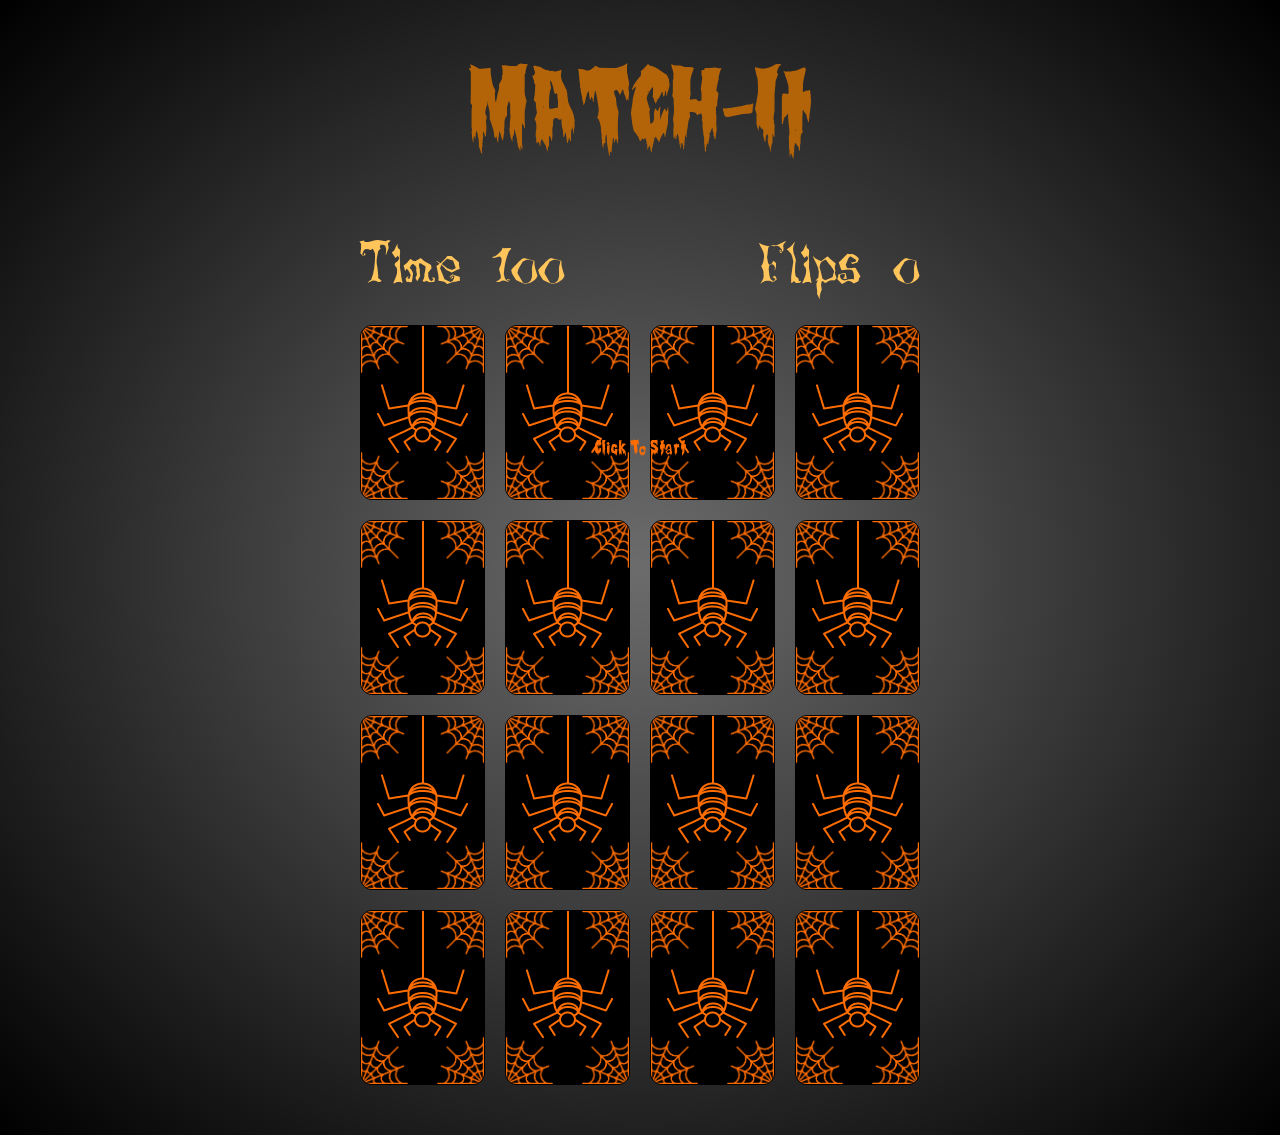
==== arcade/Memory_game/memory.html @ 7abcd1e2 "Add files via upload" ====
<!DOCTYPE html>
<html lang="en">
<head>
    <meta charset="UTF-8">
    <meta http-equiv="X-UA-Compatible" content="IE=edge">
    <meta name="viewport" content="width=device-width, initial-scale=1.0">
    <link rel="stylesheet" href="memory_style.css">
    <script src="memory.js" async></script>
    <title>Match Cards</title>
</head>
<body>
    <h1 class="page-title">MATCH-It</h1>
    <div class="overlay-text visible">
        Click To Start
    </div>

    <div id="game-over-text" class="overlay-text">
        Game Over
        <span class="overlay-text-small">Click To Restart</span>
    </div>

    <div id="victory-text" class="overlay-text">
        You Won....!
        <span class="overlay-text-small">Wanna try Once More?</span>
    </div>

    <div class="game-container">
        <div class="game-info-container">
            <div class="game-info">
                Time <span id="time-remanining">100</span>
            </div>
            <div class="game-info">
                Flips <span id="flips">0</span>
            </div>
        </div>
        <div class="card">
            <div class="card-back card-face">
                <img src="Assets/Images/Cobweb.png"class="cob-web cob-web-top-left">
                <img src="Assets/Images/Cobweb.png"class="cob-web cob-web-top-right">
                <img src="Assets/Images/Cobweb.png"class="cob-web cob-web-bottom-left">
                <img src="Assets/Images/Cobweb.png"class="cob-web cob-web-bottom-right">
                <img src="Assets/Images/Spider.png"class="spider">
            </div>
            <div class="card-front card-face">
                <img src="Assets/Images/CobwebGrey.png"class="cob-web cob-web-top-left">
                <img src="Assets/Images/CobwebGrey.png"class="cob-web cob-web-top-right">
                <img src="Assets/Images/CobwebGrey.png"class="cob-web cob-web-bottom-left">
                <img src="Assets/Images/CobwebGrey.png"class="cob-web cob-web-bottom-right">
                <img src="Assets/Images/Bat.png"class="card-value">
            </div>

        </div>
        <div class="card">
            <div class="card-back card-face">
                <img src="Assets/Images/Cobweb.png"class="cob-web cob-web-top-left">
                <img src="Assets/Images/Cobweb.png"class="cob-web cob-web-top-right">
                <img src="Assets/Images/Cobweb.png"class="cob-web cob-web-bottom-left">
                <img src="Assets/Images/Cobweb.png"class="cob-web cob-web-bottom-right">
                <img src="Assets/Images/Spider.png"class="spider">
            </div>
            <div class="card-front card-face">
                <img src="Assets/Images/CobwebGrey.png"class="cob-web cob-web-top-left">
                <img src="Assets/Images/CobwebGrey.png"class="cob-web cob-web-top-right">
                <img src="Assets/Images/CobwebGrey.png"class="cob-web cob-web-bottom-left">
                <img src="Assets/Images/CobwebGrey.png"class="cob-web cob-web-bottom-right">
                <img src="Assets/Images/Bat.png"class="card-value">
            </div>
        </div>
        <div class="card">
            <div class="card-back card-face">
                <img src="Assets/Images/Cobweb.png"class="cob-web cob-web-top-left">
                <img src="Assets/Images/Cobweb.png"class="cob-web cob-web-top-right">
                <img src="Assets/Images/Cobweb.png"class="cob-web cob-web-bottom-left">
                <img src="Assets/Images/Cobweb.png"class="cob-web cob-web-bottom-right">
                <img src="Assets/Images/Spider.png"class="spider">
            </div>
            <div class="card-front card-face">
                <img src="Assets/Images/CobwebGrey.png"class="cob-web cob-web-top-left">
                <img src="Assets/Images/CobwebGrey.png"class="cob-web cob-web-top-right">
                <img src="Assets/Images/CobwebGrey.png"class="cob-web cob-web-bottom-left">
                <img src="Assets/Images/CobwebGrey.png"class="cob-web cob-web-bottom-right">
                <img src="Assets/Images/Bones.png"class="card-value">
            </div>
        </div>
        <div class="card">
            <div class="card-back card-face">
                <img src="Assets/Images/Cobweb.png"class="cob-web cob-web-top-left">
                <img src="Assets/Images/Cobweb.png"class="cob-web cob-web-top-right">
                <img src="Assets/Images/Cobweb.png"class="cob-web cob-web-bottom-left">
                <img src="Assets/Images/Cobweb.png"class="cob-web cob-web-bottom-right">
                <img src="Assets/Images/Spider.png"class="spider">
            </div>
            <div class="card-front card-face">
                <img src="Assets/Images/CobwebGrey.png"class="cob-web cob-web-top-left">
                <img src="Assets/Images/CobwebGrey.png"class="cob-web cob-web-top-right">
                <img src="Assets/Images/CobwebGrey.png"class="cob-web cob-web-bottom-left">
                <img src="Assets/Images/CobwebGrey.png"class="cob-web cob-web-bottom-right">
                <img src="Assets/Images/Bones.png"class="card-value">
            </div>
        </div>
        <div class="card">
            <div class="card-back card-face">
                <img src="Assets/Images/Cobweb.png"class="cob-web cob-web-top-left">
                <img src="Assets/Images/Cobweb.png"class="cob-web cob-web-top-right">
                <img src="Assets/Images/Cobweb.png"class="cob-web cob-web-bottom-left">
                <img src="Assets/Images/Cobweb.png"class="cob-web cob-web-bottom-right">
                <img src="Assets/Images/Spider.png"class="spider">
            </div>
            <div class="card-front card-face">
                <img src="Assets/Images/CobwebGrey.png"class="cob-web cob-web-top-left">
                <img src="Assets/Images/CobwebGrey.png"class="cob-web cob-web-top-right">
                <img src="Assets/Images/CobwebGrey.png"class="cob-web cob-web-bottom-left">
                <img src="Assets/Images/CobwebGrey.png"class="cob-web cob-web-bottom-right">
                <img src="Assets/Images/Dracula.png"class="card-value">
            </div>
        </div>
        <div class="card">
            <div class="card-back card-face">
                <img src="Assets/Images/Cobweb.png"class="cob-web cob-web-top-left">
                <img src="Assets/Images/Cobweb.png"class="cob-web cob-web-top-right">
                <img src="Assets/Images/Cobweb.png"class="cob-web cob-web-bottom-left">
                <img src="Assets/Images/Cobweb.png"class="cob-web cob-web-bottom-right">
                <img src="Assets/Images/Spider.png"class="spider">
            </div>
            <div class="card-front card-face">
                <img src="Assets/Images/CobwebGrey.png"class="cob-web cob-web-top-left">
                <img src="Assets/Images/CobwebGrey.png"class="cob-web cob-web-top-right">
                <img src="Assets/Images/CobwebGrey.png"class="cob-web cob-web-bottom-left">
                <img src="Assets/Images/CobwebGrey.png"class="cob-web cob-web-bottom-right">
                <img src="Assets/Images/Dracula.png"class="card-value">
            </div>
        </div>
        <div class="card">
            <div class="card-back card-face">
                <img src="Assets/Images/Cobweb.png"class="cob-web cob-web-top-left">
                <img src="Assets/Images/Cobweb.png"class="cob-web cob-web-top-right">
                <img src="Assets/Images/Cobweb.png"class="cob-web cob-web-bottom-left">
                <img src="Assets/Images/Cobweb.png"class="cob-web cob-web-bottom-right">
                <img src="Assets/Images/Spider.png"class="spider">
            </div>
            <div class="card-front card-face">
                <img src="Assets/Images/CobwebGrey.png"class="cob-web cob-web-top-left">
                <img src="Assets/Images/CobwebGrey.png"class="cob-web cob-web-top-right">
                <img src="Assets/Images/CobwebGrey.png"class="cob-web cob-web-bottom-left">
                <img src="Assets/Images/CobwebGrey.png"class="cob-web cob-web-bottom-right">
                <img src="Assets/Images/Cauldron.png"class="card-value">
            </div>
        </div>
        <div class="card">
            <div class="card-back card-face">
                <img src="Assets/Images/Cobweb.png"class="cob-web cob-web-top-left">
                <img src="Assets/Images/Cobweb.png"class="cob-web cob-web-top-right">
                <img src="Assets/Images/Cobweb.png"class="cob-web cob-web-bottom-left">
                <img src="Assets/Images/Cobweb.png"class="cob-web cob-web-bottom-right">
                <img src="Assets/Images/Spider.png"class="spider">
            </div>
            <div class="card-front card-face">
                <img src="Assets/Images/CobwebGrey.png"class="cob-web cob-web-top-left">
                <img src="Assets/Images/CobwebGrey.png"class="cob-web cob-web-top-right">
                <img src="Assets/Images/CobwebGrey.png"class="cob-web cob-web-bottom-left">
                <img src="Assets/Images/CobwebGrey.png"class="cob-web cob-web-bottom-right">
                <img src="Assets/Images/Cauldron.png"class="card-value">
            </div>
        </div>
        <div class="card">
            <div class="card-back card-face">
                <img src="Assets/Images/Cobweb.png"class="cob-web cob-web-top-left">
                <img src="Assets/Images/Cobweb.png"class="cob-web cob-web-top-right">
                <img src="Assets/Images/Cobweb.png"class="cob-web cob-web-bottom-left">
                <img src="Assets/Images/Cobweb.png"class="cob-web cob-web-bottom-right">
                <img src="Assets/Images/Spider.png"class="spider">
            </div>
            <div class="card-front card-face">
                <img src="Assets/Images/CobwebGrey.png"class="cob-web cob-web-top-left">
                <img src="Assets/Images/CobwebGrey.png"class="cob-web cob-web-top-right">
                <img src="Assets/Images/CobwebGrey.png"class="cob-web cob-web-bottom-left">
                <img src="Assets/Images/CobwebGrey.png"class="cob-web cob-web-bottom-right">
                <img src="Assets/Images/Eye.png"class="card-value">
            </div>
        </div>
        <div class="card">
            <div class="card-back card-face">
                <img src="Assets/Images/Cobweb.png"class="cob-web cob-web-top-left">
                <img src="Assets/Images/Cobweb.png"class="cob-web cob-web-top-right">
                <img src="Assets/Images/Cobweb.png"class="cob-web cob-web-bottom-left">
                <img src="Assets/Images/Cobweb.png"class="cob-web cob-web-bottom-right">
                <img src="Assets/Images/Spider.png"class="spider">
            </div>
            <div class="card-front card-face">
                <img src="Assets/Images/CobwebGrey.png"class="cob-web cob-web-top-left">
                <img src="Assets/Images/CobwebGrey.png"class="cob-web cob-web-top-right">
                <img src="Assets/Images/CobwebGrey.png"class="cob-web cob-web-bottom-left">
                <img src="Assets/Images/CobwebGrey.png"class="cob-web cob-web-bottom-right">
                <img src="Assets/Images/Eye.png"class="card-value">
            </div>
        </div>
        <div class="card">
            <div class="card-back card-face">
                <img src="Assets/Images/Cobweb.png"class="cob-web cob-web-top-left">
                <img src="Assets/Images/Cobweb.png"class="cob-web cob-web-top-right">
                <img src="Assets/Images/Cobweb.png"class="cob-web cob-web-bottom-left">
                <img src="Assets/Images/Cobweb.png"class="cob-web cob-web-bottom-right">
                <img src="Assets/Images/Spider.png"class="spider">
            </div>
            <div class="card-front card-face">
                <img src="Assets/Images/CobwebGrey.png"class="cob-web cob-web-top-left">
                <img src="Assets/Images/CobwebGrey.png"class="cob-web cob-web-top-right">
                <img src="Assets/Images/CobwebGrey.png"class="cob-web cob-web-bottom-left">
                <img src="Assets/Images/CobwebGrey.png"class="cob-web cob-web-bottom-right">
                <img src="Assets/Images/Ghost.png"class="card-value">
            </div>
        </div>
        <div class="card">
            <div class="card-back card-face">
                <img src="Assets/Images/Cobweb.png"class="cob-web cob-web-top-left">
                <img src="Assets/Images/Cobweb.png"class="cob-web cob-web-top-right">
                <img src="Assets/Images/Cobweb.png"class="cob-web cob-web-bottom-left">
                <img src="Assets/Images/Cobweb.png"class="cob-web cob-web-bottom-right">
                <img src="Assets/Images/Spider.png"class="spider">
            </div>
            <div class="card-front card-face">
                <img src="Assets/Images/CobwebGrey.png"class="cob-web cob-web-top-left">
                <img src="Assets/Images/CobwebGrey.png"class="cob-web cob-web-top-right">
                <img src="Assets/Images/CobwebGrey.png"class="cob-web cob-web-bottom-left">
                <img src="Assets/Images/CobwebGrey.png"class="cob-web cob-web-bottom-right">
                <img src="Assets/Images/Ghost.png"class="card-value">
            </div>
        </div>
        <div class="card">
            <div class="card-back card-face">
                <img src="Assets/Images/Cobweb.png"class="cob-web cob-web-top-left">
                <img src="Assets/Images/Cobweb.png"class="cob-web cob-web-top-right">
                <img src="Assets/Images/Cobweb.png"class="cob-web cob-web-bottom-left">
                <img src="Assets/Images/Cobweb.png"class="cob-web cob-web-bottom-right">
                <img src="Assets/Images/Spider.png"class="spider">
            </div>
            <div class="card-front card-face">
                <img src="Assets/Images/CobwebGrey.png"class="cob-web cob-web-top-left">
                <img src="Assets/Images/CobwebGrey.png"class="cob-web cob-web-top-right">
                <img src="Assets/Images/CobwebGrey.png"class="cob-web cob-web-bottom-left">
                <img src="Assets/Images/CobwebGrey.png"class="cob-web cob-web-bottom-right">
                <img src="Assets/Images/Pumpkin.png"class="card-value">
            </div>
        </div>
        <div class="card">
            <div class="card-back card-face">
                <img src="Assets/Images/Cobweb.png"class="cob-web cob-web-top-left">
                <img src="Assets/Images/Cobweb.png"class="cob-web cob-web-top-right">
                <img src="Assets/Images/Cobweb.png"class="cob-web cob-web-bottom-left">
                <img src="Assets/Images/Cobweb.png"class="cob-web cob-web-bottom-right">
                <img src="Assets/Images/Spider.png"class="spider">
            </div>
            <div class="card-front card-face">
                <img src="Assets/Images/CobwebGrey.png"class="cob-web cob-web-top-left">
                <img src="Assets/Images/CobwebGrey.png"class="cob-web cob-web-top-right">
                <img src="Assets/Images/CobwebGrey.png"class="cob-web cob-web-bottom-left">
                <img src="Assets/Images/CobwebGrey.png"class="cob-web cob-web-bottom-right">
                <img src="Assets/Images/Pumpkin.png"class="card-value">
            </div>
        </div>
        <div class="card">
            <div class="card-back card-face">
                <img src="Assets/Images/Cobweb.png"class="cob-web cob-web-top-left">
                <img src="Assets/Images/Cobweb.png"class="cob-web cob-web-top-right">
                <img src="Assets/Images/Cobweb.png"class="cob-web cob-web-bottom-left">
                <img src="Assets/Images/Cobweb.png"class="cob-web cob-web-bottom-right">
                <img src="Assets/Images/Spider.png"class="spider">
            </div>
            <div class="card-front card-face">
                <img src="Assets/Images/CobwebGrey.png"class="cob-web cob-web-top-left">
                <img src="Assets/Images/CobwebGrey.png"class="cob-web cob-web-top-right">
                <img src="Assets/Images/CobwebGrey.png"class="cob-web cob-web-bottom-left">
                <img src="Assets/Images/CobwebGrey.png"class="cob-web cob-web-bottom-right">
                <img src="Assets/Images/Skull.png"class="card-value">
            </div>
        </div>
        <div class="card">
            <div class="card-back card-face">
                <img src="Assets/Images/Cobweb.png"class="cob-web cob-web-top-left">
                <img src="Assets/Images/Cobweb.png"class="cob-web cob-web-top-right">
                <img src="Assets/Images/Cobweb.png"class="cob-web cob-web-bottom-left">
                <img src="Assets/Images/Cobweb.png"class="cob-web cob-web-bottom-right">
                <img src="Assets/Images/Spider.png"class="spider">
            </div>
            <div class="card-front card-face">
                <img src="Assets/Images/CobwebGrey.png"class="cob-web cob-web-top-left">
                <img src="Assets/Images/CobwebGrey.png"class="cob-web cob-web-top-right">
                <img src="Assets/Images/CobwebGrey.png"class="cob-web cob-web-bottom-left">
                <img src="Assets/Images/CobwebGrey.png"class="cob-web cob-web-bottom-right">
                <img src="Assets/Images/Skull.png"class="card-value">
            </div>
        </div>
    </div>
</body>
</html>
---- arcade/Memory_game/memory_style.css ----
@font-face {
    font-family: "Creepy";
    src: url("Assets/Fonts/Creepy.woff") format("woff"), url("Assets/Fonts/Creepy.woff2") format("woff2")
}

@font-face {
    font-family: "Lunacy";
    src: url("Assets/Fonts/Lunacy.woff") format("woff"), url("Assets/Fonts/Lunacy.woff2") format("woff2")
}

*{
    box-sizing: border-box;
}
html{
    min-height: 100vh;
    cursor: url("Assets/Cursors/Ghost.cur"), auto;
}

body{
    margin: 0;
    background: radial-gradient(rgb(109, 108, 108), black);
}

.page-title{
    color: rgba(180, 100, 8, 0.993);
    font-family: creepy, serif;
    font-weight: normal;
    text-align: center;
    font-size: 6rem;
}

.overlay-text{
    display: none;  
    visibility: hidden;
    position: fixed;
    top: 0;
    left: 0;
    right: 0;
    bottom: 0;
    color: aliceblue;
    display: flex;
    justify-content: center;
    align-items: center;
    z-index: 100;
    color: #ff6d00;
    font-family: creepy;
}
    
.overlay-text-small{
    font-size: 4rem;
}
.overlay-text.visible{
    visibility: visible;
    display: flex;
    flex-direction: column;
    animation: overlay-grow 1000ms forwards;
}

@keyframes overlay-grow{
    from{
        background-color: rgba(0,0,0,0);
        font-size: 0;
    }
    to{
        font-size: 10em;
        background-color: rgba(0,0,0,.8);
    }
}

.game-info-container{
    grid-column: 1 / -1;
    display: flex;
    justify-content: space-between;
    
}

.game-info{
    color: rgb(255, 197, 91);
    font-family: Lunacy;
    font-size: 4rem;
}

.game-container{
    display: grid;
    grid-template-columns: repeat(4, auto);
    grid-gap: 20px;
    margin: 50px;
    justify-content: center;
    perspective: 500px;
}

.card{
    position: relative;
    height: 175px;
    width: 125px;
}
.card:hover{
    cursor: url("Assets/Cursors/GhostHover.cur"), auto;
}

.card-face{
    position: absolute;
    width: 100%;
    height: 100%;
    display: flex;
    justify-content: center;
    align-items: center;
    overflow: hidden;
    backface-visibility: hidden;
    border-radius: 12px;
    border-width: 1px;
    border-style: solid;
    transition: transform 500ms ease-in-out;
}

.card.visible .card-back{
    transform: rotateY(-180deg);
}

.card.visible .card-front{
    transform: rotateY(0);
}

.card-front{
    background-color: rgb(163, 104, 27);
    border-color: #333;
    transform: rotateY(180deg);
}

.card-back{
    background-color: black;
}

.cob-web{
    position: absolute;
    width: 47px;
    height: 47px;
    transition: width 100ms ease-in-out, height 100ms ease-in-out;
}

.card-value{
    transform: scale(.9);
    transition: transform 100ms ease-in-out;
}

.card-front:hover .card-value{
    transform: scale(1);
}

.card-face:hover .cob-web{
    width: 47px;
    height: 52px;
}

.cob-web-top-left{
    transform: rotate(270deg);
    top: 0;
    left: 0;
}
.cob-web-top-right{
    /* transform: rotate(270deg); */
    top: 0;
    right: 0;
}
.cob-web-bottom-left{
    transform: rotate(180deg);
    bottom:  0;
    left: 0;
}
.cob-web-bottom-right{
    transform: rotate(90deg);
    bottom: 0;
    right: 0;
}

.spider{
    align-items: flex-start;
    transform: translateY(-25px);
    transition: transform 100ms ease-in-out;
}

.card-back:hover .spider{
    transform:scale(0.5)
}

/* when match is found */

.card.matched .card-value{
    animation: dance 1s linear infinite 500ms;
}

@keyframes dance{
    0%, 100%{
        transform: rotate(0);
    }
    25%{
        transform: rotate(-30deg);
    }
    75%{
        transform: rotate(30deg);
    }
}

@media (max-width : 600px){
    .game-container{
        grid-template-columns: repeat(2, auto);
    }

    .game-info-container{
        flex-direction: column;
        align-items: center;
    }
}
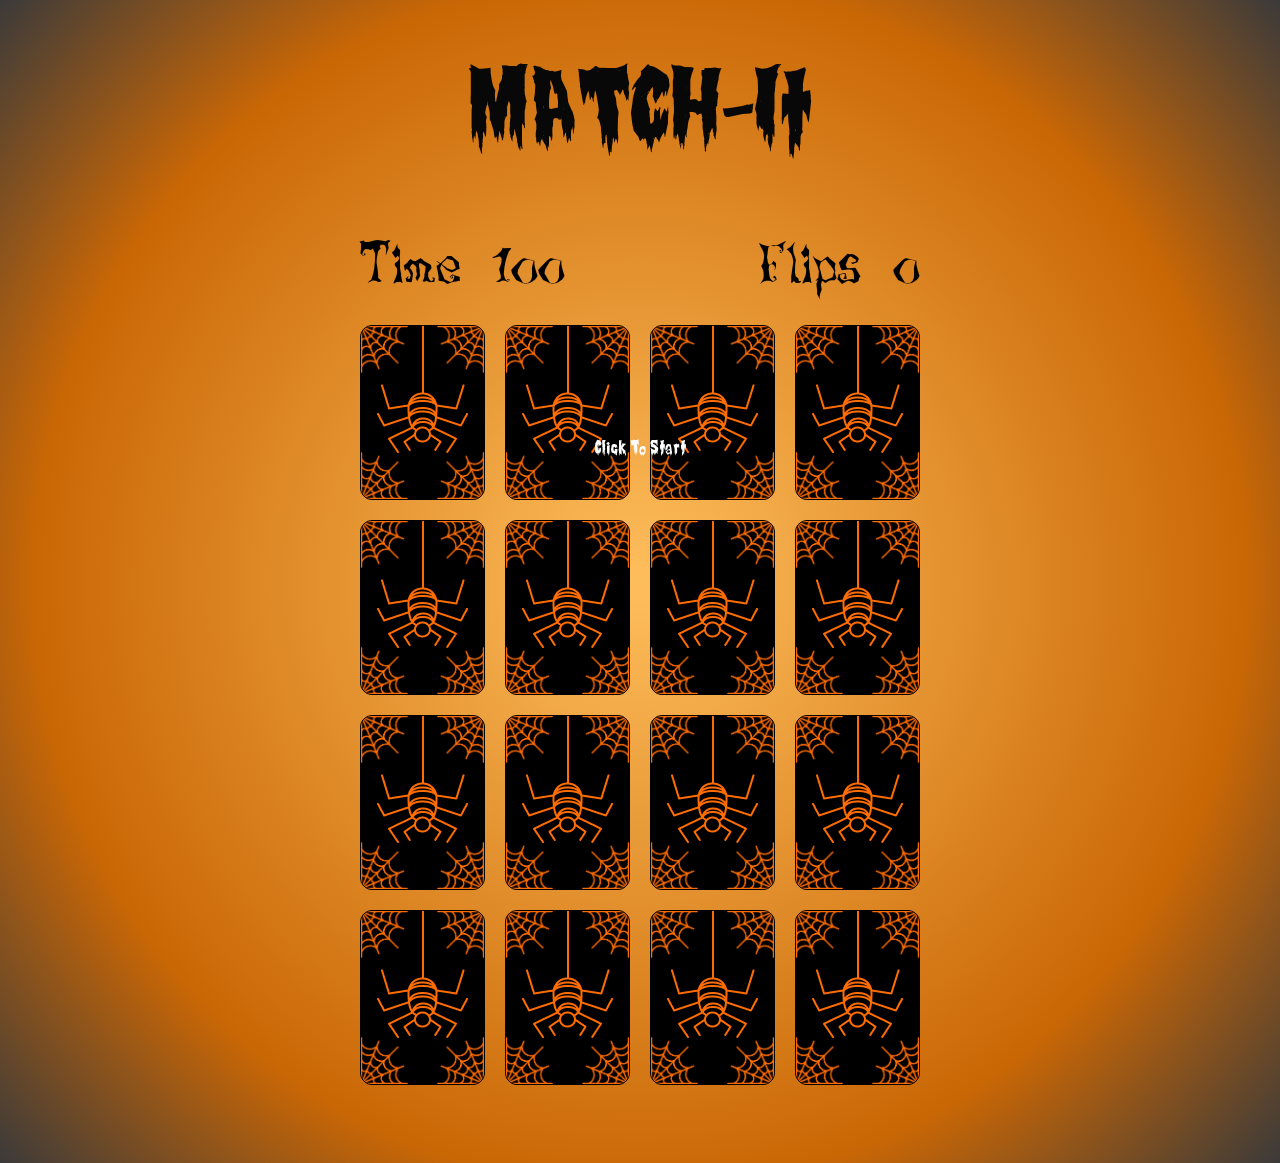
==== commit f9e26d03: "Update memory.html" ====
--- a/arcade/Memory_game/memory.html
+++ b/arcade/Memory_game/memory.html
@@ -1,5 +1,6 @@
 <!DOCTYPE html>
 <html lang="en">
+
 <head>
     <meta charset="UTF-8">
     <meta http-equiv="X-UA-Compatible" content="IE=edge">
@@ -8,6 +9,7 @@
     <script src="memory.js" async></script>
     <title>Match Cards</title>
 </head>
+
 <body>
     <h1 class="page-title">MATCH-It</h1>
     <div class="overlay-text visible">
@@ -20,8 +22,8 @@
     </div>
 
     <div id="victory-text" class="overlay-text">
-        You Won....!
-        <span class="overlay-text-small">Wanna try Once More?</span>
+        Victory is your sibling
+        <span class="overlay-text-small">Play Again</span>
     </div>
 
     <div class="game-container">
@@ -35,261 +37,288 @@
         </div>
         <div class="card">
             <div class="card-back card-face">
-                <img src="Assets/Images/Cobweb.png"class="cob-web cob-web-top-left">
-                <img src="Assets/Images/Cobweb.png"class="cob-web cob-web-top-right">
-                <img src="Assets/Images/Cobweb.png"class="cob-web cob-web-bottom-left">
-                <img src="Assets/Images/Cobweb.png"class="cob-web cob-web-bottom-right">
-                <img src="Assets/Images/Spider.png"class="spider">
-            </div>
-            <div class="card-front card-face">
-                <img src="Assets/Images/CobwebGrey.png"class="cob-web cob-web-top-left">
-                <img src="Assets/Images/CobwebGrey.png"class="cob-web cob-web-top-right">
-                <img src="Assets/Images/CobwebGrey.png"class="cob-web cob-web-bottom-left">
-                <img src="Assets/Images/CobwebGrey.png"class="cob-web cob-web-bottom-right">
-                <img src="Assets/Images/Bat.png"class="card-value">
-            </div>
-
-        </div>
-        <div class="card">
-            <div class="card-back card-face">
-                <img src="Assets/Images/Cobweb.png"class="cob-web cob-web-top-left">
-                <img src="Assets/Images/Cobweb.png"class="cob-web cob-web-top-right">
-                <img src="Assets/Images/Cobweb.png"class="cob-web cob-web-bottom-left">
-                <img src="Assets/Images/Cobweb.png"class="cob-web cob-web-bottom-right">
-                <img src="Assets/Images/Spider.png"class="spider">
-            </div>
-            <div class="card-front card-face">
-                <img src="Assets/Images/CobwebGrey.png"class="cob-web cob-web-top-left">
-                <img src="Assets/Images/CobwebGrey.png"class="cob-web cob-web-top-right">
-                <img src="Assets/Images/CobwebGrey.png"class="cob-web cob-web-bottom-left">
-                <img src="Assets/Images/CobwebGrey.png"class="cob-web cob-web-bottom-right">
-                <img src="Assets/Images/Bat.png"class="card-value">
-            </div>
-        </div>
-        <div class="card">
-            <div class="card-back card-face">
-                <img src="Assets/Images/Cobweb.png"class="cob-web cob-web-top-left">
-                <img src="Assets/Images/Cobweb.png"class="cob-web cob-web-top-right">
-                <img src="Assets/Images/Cobweb.png"class="cob-web cob-web-bottom-left">
-                <img src="Assets/Images/Cobweb.png"class="cob-web cob-web-bottom-right">
-                <img src="Assets/Images/Spider.png"class="spider">
-            </div>
-            <div class="card-front card-face">
-                <img src="Assets/Images/CobwebGrey.png"class="cob-web cob-web-top-left">
-                <img src="Assets/Images/CobwebGrey.png"class="cob-web cob-web-top-right">
-                <img src="Assets/Images/CobwebGrey.png"class="cob-web cob-web-bottom-left">
-                <img src="Assets/Images/CobwebGrey.png"class="cob-web cob-web-bottom-right">
-                <img src="Assets/Images/Bones.png"class="card-value">
-            </div>
-        </div>
-        <div class="card">
-            <div class="card-back card-face">
-                <img src="Assets/Images/Cobweb.png"class="cob-web cob-web-top-left">
-                <img src="Assets/Images/Cobweb.png"class="cob-web cob-web-top-right">
-                <img src="Assets/Images/Cobweb.png"class="cob-web cob-web-bottom-left">
-                <img src="Assets/Images/Cobweb.png"class="cob-web cob-web-bottom-right">
-                <img src="Assets/Images/Spider.png"class="spider">
-            </div>
-            <div class="card-front card-face">
-                <img src="Assets/Images/CobwebGrey.png"class="cob-web cob-web-top-left">
-                <img src="Assets/Images/CobwebGrey.png"class="cob-web cob-web-top-right">
-                <img src="Assets/Images/CobwebGrey.png"class="cob-web cob-web-bottom-left">
-                <img src="Assets/Images/CobwebGrey.png"class="cob-web cob-web-bottom-right">
-                <img src="Assets/Images/Bones.png"class="card-value">
-            </div>
-        </div>
-        <div class="card">
-            <div class="card-back card-face">
-                <img src="Assets/Images/Cobweb.png"class="cob-web cob-web-top-left">
-                <img src="Assets/Images/Cobweb.png"class="cob-web cob-web-top-right">
-                <img src="Assets/Images/Cobweb.png"class="cob-web cob-web-bottom-left">
-                <img src="Assets/Images/Cobweb.png"class="cob-web cob-web-bottom-right">
-                <img src="Assets/Images/Spider.png"class="spider">
-            </div>
-            <div class="card-front card-face">
-                <img src="Assets/Images/CobwebGrey.png"class="cob-web cob-web-top-left">
-                <img src="Assets/Images/CobwebGrey.png"class="cob-web cob-web-top-right">
-                <img src="Assets/Images/CobwebGrey.png"class="cob-web cob-web-bottom-left">
-                <img src="Assets/Images/CobwebGrey.png"class="cob-web cob-web-bottom-right">
-                <img src="Assets/Images/Dracula.png"class="card-value">
-            </div>
-        </div>
-        <div class="card">
-            <div class="card-back card-face">
-                <img src="Assets/Images/Cobweb.png"class="cob-web cob-web-top-left">
-                <img src="Assets/Images/Cobweb.png"class="cob-web cob-web-top-right">
-                <img src="Assets/Images/Cobweb.png"class="cob-web cob-web-bottom-left">
-                <img src="Assets/Images/Cobweb.png"class="cob-web cob-web-bottom-right">
-                <img src="Assets/Images/Spider.png"class="spider">
-            </div>
-            <div class="card-front card-face">
-                <img src="Assets/Images/CobwebGrey.png"class="cob-web cob-web-top-left">
-                <img src="Assets/Images/CobwebGrey.png"class="cob-web cob-web-top-right">
-                <img src="Assets/Images/CobwebGrey.png"class="cob-web cob-web-bottom-left">
-                <img src="Assets/Images/CobwebGrey.png"class="cob-web cob-web-bottom-right">
-                <img src="Assets/Images/Dracula.png"class="card-value">
-            </div>
-        </div>
-        <div class="card">
-            <div class="card-back card-face">
-                <img src="Assets/Images/Cobweb.png"class="cob-web cob-web-top-left">
-                <img src="Assets/Images/Cobweb.png"class="cob-web cob-web-top-right">
-                <img src="Assets/Images/Cobweb.png"class="cob-web cob-web-bottom-left">
-                <img src="Assets/Images/Cobweb.png"class="cob-web cob-web-bottom-right">
-                <img src="Assets/Images/Spider.png"class="spider">
-            </div>
-            <div class="card-front card-face">
-                <img src="Assets/Images/CobwebGrey.png"class="cob-web cob-web-top-left">
-                <img src="Assets/Images/CobwebGrey.png"class="cob-web cob-web-top-right">
-                <img src="Assets/Images/CobwebGrey.png"class="cob-web cob-web-bottom-left">
-                <img src="Assets/Images/CobwebGrey.png"class="cob-web cob-web-bottom-right">
-                <img src="Assets/Images/Cauldron.png"class="card-value">
-            </div>
-        </div>
-        <div class="card">
-            <div class="card-back card-face">
-                <img src="Assets/Images/Cobweb.png"class="cob-web cob-web-top-left">
-                <img src="Assets/Images/Cobweb.png"class="cob-web cob-web-top-right">
-                <img src="Assets/Images/Cobweb.png"class="cob-web cob-web-bottom-left">
-                <img src="Assets/Images/Cobweb.png"class="cob-web cob-web-bottom-right">
-                <img src="Assets/Images/Spider.png"class="spider">
-            </div>
-            <div class="card-front card-face">
-                <img src="Assets/Images/CobwebGrey.png"class="cob-web cob-web-top-left">
-                <img src="Assets/Images/CobwebGrey.png"class="cob-web cob-web-top-right">
-                <img src="Assets/Images/CobwebGrey.png"class="cob-web cob-web-bottom-left">
-                <img src="Assets/Images/CobwebGrey.png"class="cob-web cob-web-bottom-right">
-                <img src="Assets/Images/Cauldron.png"class="card-value">
-            </div>
-        </div>
-        <div class="card">
-            <div class="card-back card-face">
-                <img src="Assets/Images/Cobweb.png"class="cob-web cob-web-top-left">
-                <img src="Assets/Images/Cobweb.png"class="cob-web cob-web-top-right">
-                <img src="Assets/Images/Cobweb.png"class="cob-web cob-web-bottom-left">
-                <img src="Assets/Images/Cobweb.png"class="cob-web cob-web-bottom-right">
-                <img src="Assets/Images/Spider.png"class="spider">
-            </div>
-            <div class="card-front card-face">
-                <img src="Assets/Images/CobwebGrey.png"class="cob-web cob-web-top-left">
-                <img src="Assets/Images/CobwebGrey.png"class="cob-web cob-web-top-right">
-                <img src="Assets/Images/CobwebGrey.png"class="cob-web cob-web-bottom-left">
-                <img src="Assets/Images/CobwebGrey.png"class="cob-web cob-web-bottom-right">
-                <img src="Assets/Images/Eye.png"class="card-value">
-            </div>
-        </div>
-        <div class="card">
-            <div class="card-back card-face">
-                <img src="Assets/Images/Cobweb.png"class="cob-web cob-web-top-left">
-                <img src="Assets/Images/Cobweb.png"class="cob-web cob-web-top-right">
-                <img src="Assets/Images/Cobweb.png"class="cob-web cob-web-bottom-left">
-                <img src="Assets/Images/Cobweb.png"class="cob-web cob-web-bottom-right">
-                <img src="Assets/Images/Spider.png"class="spider">
-            </div>
-            <div class="card-front card-face">
-                <img src="Assets/Images/CobwebGrey.png"class="cob-web cob-web-top-left">
-                <img src="Assets/Images/CobwebGrey.png"class="cob-web cob-web-top-right">
-                <img src="Assets/Images/CobwebGrey.png"class="cob-web cob-web-bottom-left">
-                <img src="Assets/Images/CobwebGrey.png"class="cob-web cob-web-bottom-right">
-                <img src="Assets/Images/Eye.png"class="card-value">
-            </div>
-        </div>
-        <div class="card">
-            <div class="card-back card-face">
-                <img src="Assets/Images/Cobweb.png"class="cob-web cob-web-top-left">
-                <img src="Assets/Images/Cobweb.png"class="cob-web cob-web-top-right">
-                <img src="Assets/Images/Cobweb.png"class="cob-web cob-web-bottom-left">
-                <img src="Assets/Images/Cobweb.png"class="cob-web cob-web-bottom-right">
-                <img src="Assets/Images/Spider.png"class="spider">
-            </div>
-            <div class="card-front card-face">
-                <img src="Assets/Images/CobwebGrey.png"class="cob-web cob-web-top-left">
-                <img src="Assets/Images/CobwebGrey.png"class="cob-web cob-web-top-right">
-                <img src="Assets/Images/CobwebGrey.png"class="cob-web cob-web-bottom-left">
-                <img src="Assets/Images/CobwebGrey.png"class="cob-web cob-web-bottom-right">
-                <img src="Assets/Images/Ghost.png"class="card-value">
-            </div>
-        </div>
-        <div class="card">
-            <div class="card-back card-face">
-                <img src="Assets/Images/Cobweb.png"class="cob-web cob-web-top-left">
-                <img src="Assets/Images/Cobweb.png"class="cob-web cob-web-top-right">
-                <img src="Assets/Images/Cobweb.png"class="cob-web cob-web-bottom-left">
-                <img src="Assets/Images/Cobweb.png"class="cob-web cob-web-bottom-right">
-                <img src="Assets/Images/Spider.png"class="spider">
-            </div>
-            <div class="card-front card-face">
-                <img src="Assets/Images/CobwebGrey.png"class="cob-web cob-web-top-left">
-                <img src="Assets/Images/CobwebGrey.png"class="cob-web cob-web-top-right">
-                <img src="Assets/Images/CobwebGrey.png"class="cob-web cob-web-bottom-left">
-                <img src="Assets/Images/CobwebGrey.png"class="cob-web cob-web-bottom-right">
-                <img src="Assets/Images/Ghost.png"class="card-value">
-            </div>
-        </div>
-        <div class="card">
-            <div class="card-back card-face">
-                <img src="Assets/Images/Cobweb.png"class="cob-web cob-web-top-left">
-                <img src="Assets/Images/Cobweb.png"class="cob-web cob-web-top-right">
-                <img src="Assets/Images/Cobweb.png"class="cob-web cob-web-bottom-left">
-                <img src="Assets/Images/Cobweb.png"class="cob-web cob-web-bottom-right">
-                <img src="Assets/Images/Spider.png"class="spider">
-            </div>
-            <div class="card-front card-face">
-                <img src="Assets/Images/CobwebGrey.png"class="cob-web cob-web-top-left">
-                <img src="Assets/Images/CobwebGrey.png"class="cob-web cob-web-top-right">
-                <img src="Assets/Images/CobwebGrey.png"class="cob-web cob-web-bottom-left">
-                <img src="Assets/Images/CobwebGrey.png"class="cob-web cob-web-bottom-right">
-                <img src="Assets/Images/Pumpkin.png"class="card-value">
-            </div>
-        </div>
-        <div class="card">
-            <div class="card-back card-face">
-                <img src="Assets/Images/Cobweb.png"class="cob-web cob-web-top-left">
-                <img src="Assets/Images/Cobweb.png"class="cob-web cob-web-top-right">
-                <img src="Assets/Images/Cobweb.png"class="cob-web cob-web-bottom-left">
-                <img src="Assets/Images/Cobweb.png"class="cob-web cob-web-bottom-right">
-                <img src="Assets/Images/Spider.png"class="spider">
-            </div>
-            <div class="card-front card-face">
-                <img src="Assets/Images/CobwebGrey.png"class="cob-web cob-web-top-left">
-                <img src="Assets/Images/CobwebGrey.png"class="cob-web cob-web-top-right">
-                <img src="Assets/Images/CobwebGrey.png"class="cob-web cob-web-bottom-left">
-                <img src="Assets/Images/CobwebGrey.png"class="cob-web cob-web-bottom-right">
-                <img src="Assets/Images/Pumpkin.png"class="card-value">
-            </div>
-        </div>
-        <div class="card">
-            <div class="card-back card-face">
-                <img src="Assets/Images/Cobweb.png"class="cob-web cob-web-top-left">
-                <img src="Assets/Images/Cobweb.png"class="cob-web cob-web-top-right">
-                <img src="Assets/Images/Cobweb.png"class="cob-web cob-web-bottom-left">
-                <img src="Assets/Images/Cobweb.png"class="cob-web cob-web-bottom-right">
-                <img src="Assets/Images/Spider.png"class="spider">
-            </div>
-            <div class="card-front card-face">
-                <img src="Assets/Images/CobwebGrey.png"class="cob-web cob-web-top-left">
-                <img src="Assets/Images/CobwebGrey.png"class="cob-web cob-web-top-right">
-                <img src="Assets/Images/CobwebGrey.png"class="cob-web cob-web-bottom-left">
-                <img src="Assets/Images/CobwebGrey.png"class="cob-web cob-web-bottom-right">
-                <img src="Assets/Images/Skull.png"class="card-value">
-            </div>
-        </div>
-        <div class="card">
-            <div class="card-back card-face">
-                <img src="Assets/Images/Cobweb.png"class="cob-web cob-web-top-left">
-                <img src="Assets/Images/Cobweb.png"class="cob-web cob-web-top-right">
-                <img src="Assets/Images/Cobweb.png"class="cob-web cob-web-bottom-left">
-                <img src="Assets/Images/Cobweb.png"class="cob-web cob-web-bottom-right">
-                <img src="Assets/Images/Spider.png"class="spider">
-            </div>
-            <div class="card-front card-face">
-                <img src="Assets/Images/CobwebGrey.png"class="cob-web cob-web-top-left">
-                <img src="Assets/Images/CobwebGrey.png"class="cob-web cob-web-top-right">
-                <img src="Assets/Images/CobwebGrey.png"class="cob-web cob-web-bottom-left">
-                <img src="Assets/Images/CobwebGrey.png"class="cob-web cob-web-bottom-right">
-                <img src="Assets/Images/Skull.png"class="card-value">
-            </div>
-        </div>
-    </div>
+                <img src="Assets/Images/Cobweb.png" class="cob-web cob-web-top-left">
+                <img src="Assets/Images/Cobweb.png" class="cob-web cob-web-top-right">
+                <img src="Assets/Images/Cobweb.png" class="cob-web cob-web-bottom-left">
+                <img src="Assets/Images/Cobweb.png" class="cob-web cob-web-bottom-right">
+                <img src="Assets/Images/Spider.png" class="spider">
+            </div>
+            <div class="card-front card-face">
+                <img src="Assets/Images/CobwebGrey.png" class="cob-web cob-web-top-left">
+                <img src="Assets/Images/CobwebGrey.png" class="cob-web cob-web-top-right">
+                <img src="Assets/Images/CobwebGrey.png" class="cob-web cob-web-bottom-left">
+                <img src="Assets/Images/CobwebGrey.png" class="cob-web cob-web-bottom-right">
+                <img src="Assets/Images/Bat.png" class="card-value">
+            </div>
+
+        </div>
+        <div class="card">
+            <div class="card-back card-face">
+                <img src="Assets/Images/Cobweb.png" class="cob-web cob-web-top-left">
+                <img src="Assets/Images/Cobweb.png" class="cob-web cob-web-top-right">
+                <img src="Assets/Images/Cobweb.png" class="cob-web cob-web-bottom-left">
+                <img src="Assets/Images/Cobweb.png" class="cob-web cob-web-bottom-right">
+                <img src="Assets/Images/Spider.png" class="spider">
+            </div>
+            <div class="card-front card-face">
+                <img src="Assets/Images/CobwebGrey.png" class="cob-web cob-web-top-left">
+                <img src="Assets/Images/CobwebGrey.png" class="cob-web cob-web-top-right">
+                <img src="Assets/Images/CobwebGrey.png" class="cob-web cob-web-bottom-left">
+                <img src="Assets/Images/CobwebGrey.png" class="cob-web cob-web-bottom-right">
+                <img src="Assets/Images/Bat.png" class="card-value">
+            </div>
+        </div>
+        <div class="card">
+            <div class="card-back card-face">
+                <img src="Assets/Images/Cobweb.png" class="cob-web cob-web-top-left">
+                <img src="Assets/Images/Cobweb.png" class="cob-web cob-web-top-right">
+                <img src="Assets/Images/Cobweb.png" class="cob-web cob-web-bottom-left">
+                <img src="Assets/Images/Cobweb.png" class="cob-web cob-web-bottom-right">
+                <img src="Assets/Images/Spider.png" class="spider">
+            </div>
+            <div class="card-front card-face">
+                <img src="Assets/Images/CobwebGrey.png" class="cob-web cob-web-top-left">
+                <img src="Assets/Images/CobwebGrey.png" class="cob-web cob-web-top-right">
+                <img src="Assets/Images/CobwebGrey.png" class="cob-web cob-web-bottom-left">
+                <img src="Assets/Images/CobwebGrey.png" class="cob-web cob-web-bottom-right">
+                <img src="Assets/Images/Bones.png" class="card-value">
+            </div>
+        </div>
+        <div class="card">
+            <div class="card-back card-face">
+                <img src="Assets/Images/Cobweb.png" class="cob-web cob-web-top-left">
+                <img src="Assets/Images/Cobweb.png" class="cob-web cob-web-top-right">
+                <img src="Assets/Images/Cobweb.png" class="cob-web cob-web-bottom-left">
+                <img src="Assets/Images/Cobweb.png" class="cob-web cob-web-bottom-right">
+                <img src="Assets/Images/Spider.png" class="spider">
+            </div>
+            <div class="card-front card-face">
+                <img src="Assets/Images/CobwebGrey.png" class="cob-web cob-web-top-left">
+                <img src="Assets/Images/CobwebGrey.png" class="cob-web cob-web-top-right">
+                <img src="Assets/Images/CobwebGrey.png" class="cob-web cob-web-bottom-left">
+                <img src="Assets/Images/CobwebGrey.png" class="cob-web cob-web-bottom-right">
+                <img src="Assets/Images/Bones.png" class="card-value">
+            </div>
+        </div>
+        <div class="card">
+            <div class="card-back card-face">
+                <img src="Assets/Images/Cobweb.png" class="cob-web cob-web-top-left">
+                <img src="Assets/Images/Cobweb.png" class="cob-web cob-web-top-right">
+                <img src="Assets/Images/Cobweb.png" class="cob-web cob-web-bottom-left">
+                <img src="Assets/Images/Cobweb.png" class="cob-web cob-web-bottom-right">
+                <img src="Assets/Images/Spider.png" class="spider">
+            </div>
+            <div class="card-front card-face">
+                <img src="Assets/Images/CobwebGrey.png" class="cob-web cob-web-top-left">
+                <img src="Assets/Images/CobwebGrey.png" class="cob-web cob-web-top-right">
+                <img src="Assets/Images/CobwebGrey.png" class="cob-web cob-web-bottom-left">
+                <img src="Assets/Images/CobwebGrey.png" class="cob-web cob-web-bottom-right">
+                <img src="Assets/Images/Dracula.png" class="card-value">
+            </div>
+        </div>
+        <div class="card">
+            <div class="card-back card-face">
+                <img src="Assets/Images/Cobweb.png" class="cob-web cob-web-top-left">
+                <img src="Assets/Images/Cobweb.png" class="cob-web cob-web-top-right">
+                <img src="Assets/Images/Cobweb.png" class="cob-web cob-web-bottom-left">
+                <img src="Assets/Images/Cobweb.png" class="cob-web cob-web-bottom-right">
+                <img src="Assets/Images/Spider.png" class="spider">
+            </div>
+            <div class="card-front card-face">
+                <img src="Assets/Images/CobwebGrey.png" class="cob-web cob-web-top-left">
+                <img src="Assets/Images/CobwebGrey.png" class="cob-web cob-web-top-right">
+                <img src="Assets/Images/CobwebGrey.png" class="cob-web cob-web-bottom-left">
+                <img src="Assets/Images/CobwebGrey.png" class="cob-web cob-web-bottom-right">
+                <img src="Assets/Images/Dracula.png" class="card-value">
+            </div>
+        </div>
+        <div class="card">
+            <div class="card-back card-face">
+                <img src="Assets/Images/Cobweb.png" class="cob-web cob-web-top-left">
+                <img src="Assets/Images/Cobweb.png" class="cob-web cob-web-top-right">
+                <img src="Assets/Images/Cobweb.png" class="cob-web cob-web-bottom-left">
+                <img src="Assets/Images/Cobweb.png" class="cob-web cob-web-bottom-right">
+                <img src="Assets/Images/Spider.png" class="spider">
+            </div>
+            <div class="card-front card-face">
+                <img src="Assets/Images/CobwebGrey.png" class="cob-web cob-web-top-left">
+                <img src="Assets/Images/CobwebGrey.png" class="cob-web cob-web-top-right">
+                <img src="Assets/Images/CobwebGrey.png" class="cob-web cob-web-bottom-left">
+                <img src="Assets/Images/CobwebGrey.png" class="cob-web cob-web-bottom-right">
+                <img src="Assets/Images/Cauldron.png" class="card-value">
+            </div>
+        </div>
+        <div class="card">
+            <div class="card-back card-face">
+                <img src="Assets/Images/Cobweb.png" class="cob-web cob-web-top-left">
+                <img src="Assets/Images/Cobweb.png" class="cob-web cob-web-top-right">
+                <img src="Assets/Images/Cobweb.png" class="cob-web cob-web-bottom-left">
+                <img src="Assets/Images/Cobweb.png" class="cob-web cob-web-bottom-right">
+                <img src="Assets/Images/Spider.png" class="spider">
+            </div>
+            <div class="card-front card-face">
+                <img src="Assets/Images/CobwebGrey.png" class="cob-web cob-web-top-left">
+                <img src="Assets/Images/CobwebGrey.png" class="cob-web cob-web-top-right">
+                <img src="Assets/Images/CobwebGrey.png" class="cob-web cob-web-bottom-left">
+                <img src="Assets/Images/CobwebGrey.png" class="cob-web cob-web-bottom-right">
+                <img src="Assets/Images/Cauldron.png" class="card-value">
+            </div>
+        </div>
+        <div class="card">
+            <div class="card-back card-face">
+                <img src="Assets/Images/Cobweb.png" class="cob-web cob-web-top-left">
+                <img src="Assets/Images/Cobweb.png" class="cob-web cob-web-top-right">
+                <img src="Assets/Images/Cobweb.png" class="cob-web cob-web-bottom-left">
+                <img src="Assets/Images/Cobweb.png" class="cob-web cob-web-bottom-right">
+                <img src="Assets/Images/Spider.png" class="spider">
+            </div>
+            <div class="card-front card-face">
+                <img src="Assets/Images/CobwebGrey.png" class="cob-web cob-web-top-left">
+                <img src="Assets/Images/CobwebGrey.png" class="cob-web cob-web-top-right">
+                <img src="Assets/Images/CobwebGrey.png" class="cob-web cob-web-bottom-left">
+                <img src="Assets/Images/CobwebGrey.png" class="cob-web cob-web-bottom-right">
+                <img src="Assets/Images/Eye.png" class="card-value">
+            </div>
+        </div>
+        <div class="card">
+            <div class="card-back card-face">
+                <img src="Assets/Images/Cobweb.png" class="cob-web cob-web-top-left">
+                <img src="Assets/Images/Cobweb.png" class="cob-web cob-web-top-right">
+                <img src="Assets/Images/Cobweb.png" class="cob-web cob-web-bottom-left">
+                <img src="Assets/Images/Cobweb.png" class="cob-web cob-web-bottom-right">
+                <img src="Assets/Images/Spider.png" class="spider">
+            </div>
+            <div class="card-front card-face">
+                <img src="Assets/Images/CobwebGrey.png" class="cob-web cob-web-top-left">
+                <img src="Assets/Images/CobwebGrey.png" class="cob-web cob-web-top-right">
+                <img src="Assets/Images/CobwebGrey.png" class="cob-web cob-web-bottom-left">
+                <img src="Assets/Images/CobwebGrey.png" class="cob-web cob-web-bottom-right">
+                <img src="Assets/Images/Eye.png" class="card-value">
+            </div>
+        </div>
+        <div class="card">
+            <div class="card-back card-face">
+                <img src="Assets/Images/Cobweb.png" class="cob-web cob-web-top-left">
+                <img src="Assets/Images/Cobweb.png" class="cob-web cob-web-top-right">
+                <img src="Assets/Images/Cobweb.png" class="cob-web cob-web-bottom-left">
+                <img src="Assets/Images/Cobweb.png" class="cob-web cob-web-bottom-right">
+                <img src="Assets/Images/Spider.png" class="spider">
+            </div>
+            <div class="card-front card-face">
+                <img src="Assets/Images/CobwebGrey.png" class="cob-web cob-web-top-left">
+                <img src="Assets/Images/CobwebGrey.png" class="cob-web cob-web-top-right">
+                <img src="Assets/Images/CobwebGrey.png" class="cob-web cob-web-bottom-left">
+                <img src="Assets/Images/CobwebGrey.png" class="cob-web cob-web-bottom-right">
+                <img src="Assets/Images/Ghost.png" class="card-value">
+            </div>
+        </div>
+        <div class="card">
+            <div class="card-back card-face">
+                <img src="Assets/Images/Cobweb.png" class="cob-web cob-web-top-left">
+                <img src="Assets/Images/Cobweb.png" class="cob-web cob-web-top-right">
+                <img src="Assets/Images/Cobweb.png" class="cob-web cob-web-bottom-left">
+                <img src="Assets/Images/Cobweb.png" class="cob-web cob-web-bottom-right">
+                <img src="Assets/Images/Spider.png" class="spider">
+            </div>
+            <div class="card-front card-face">
+                <img src="Assets/Images/CobwebGrey.png" class="cob-web cob-web-top-left">
+                <img src="Assets/Images/CobwebGrey.png" class="cob-web cob-web-top-right">
+                <img src="Assets/Images/CobwebGrey.png" class="cob-web cob-web-bottom-left">
+                <img src="Assets/Images/CobwebGrey.png" class="cob-web cob-web-bottom-right">
+                <img src="Assets/Images/Ghost.png" class="card-value">
+            </div>
+        </div>
+        <div class="card">
+            <div class="card-back card-face">
+                <img src="Assets/Images/Cobweb.png" class="cob-web cob-web-top-left">
+                <img src="Assets/Images/Cobweb.png" class="cob-web cob-web-top-right">
+                <img src="Assets/Images/Cobweb.png" class="cob-web cob-web-bottom-left">
+                <img src="Assets/Images/Cobweb.png" class="cob-web cob-web-bottom-right">
+                <img src="Assets/Images/Spider.png" class="spider">
+            </div>
+            <div class="card-front card-face">
+                <img src="Assets/Images/CobwebGrey.png" class="cob-web cob-web-top-left">
+                <img src="Assets/Images/CobwebGrey.png" class="cob-web cob-web-top-right">
+                <img src="Assets/Images/CobwebGrey.png" class="cob-web cob-web-bottom-left">
+                <img src="Assets/Images/CobwebGrey.png" class="cob-web cob-web-bottom-right">
+                <img src="Assets/Images/Pumpkin.png" class="card-value">
+            </div>
+        </div>
+        <div class="card">
+            <div class="card-back card-face">
+                <img src="Assets/Images/Cobweb.png" class="cob-web cob-web-top-left">
+                <img src="Assets/Images/Cobweb.png" class="cob-web cob-web-top-right">
+                <img src="Assets/Images/Cobweb.png" class="cob-web cob-web-bottom-left">
+                <img src="Assets/Images/Cobweb.png" class="cob-web cob-web-bottom-right">
+                <img src="Assets/Images/Spider.png" class="spider">
+            </div>
+            <div class="card-front card-face">
+                <img src="Assets/Images/CobwebGrey.png" class="cob-web cob-web-top-left">
+                <img src="Assets/Images/CobwebGrey.png" class="cob-web cob-web-top-right">
+                <img src="Assets/Images/CobwebGrey.png" class="cob-web cob-web-bottom-left">
+                <img src="Assets/Images/CobwebGrey.png" class="cob-web cob-web-bottom-right">
+                <img src="Assets/Images/Pumpkin.png" class="card-value">
+            </div>
+        </div>
+        <div class="card">
+            <div class="card-back card-face">
+                <img src="Assets/Images/Cobweb.png" class="cob-web cob-web-top-left">
+                <img src="Assets/Images/Cobweb.png" class="cob-web cob-web-top-right">
+                <img src="Assets/Images/Cobweb.png" class="cob-web cob-web-bottom-left">
+                <img src="Assets/Images/Cobweb.png" class="cob-web cob-web-bottom-right">
+                <img src="Assets/Images/Spider.png" class="spider">
+            </div>
+            <div class="card-front card-face">
+                <img src="Assets/Images/CobwebGrey.png" class="cob-web cob-web-top-left">
+                <img src="Assets/Images/CobwebGrey.png" class="cob-web cob-web-top-right">
+                <img src="Assets/Images/CobwebGrey.png" class="cob-web cob-web-bottom-left">
+                <img src="Assets/Images/CobwebGrey.png" class="cob-web cob-web-bottom-right">
+                <img src="Assets/Images/Skull.png" class="card-value">
+            </div>
+        </div>
+        <div class="card">
+            <div class="card-back card-face">
+                <img src="Assets/Images/Cobweb.png" class="cob-web cob-web-top-left">
+                <img src="Assets/Images/Cobweb.png" class="cob-web cob-web-top-right">
+                <img src="Assets/Images/Cobweb.png" class="cob-web cob-web-bottom-left">
+                <img src="Assets/Images/Cobweb.png" class="cob-web cob-web-bottom-right">
+                <img src="Assets/Images/Spider.png" class="spider">
+            </div>
+            <div class="card-front card-face">
+                <img src="Assets/Images/CobwebGrey.png" class="cob-web cob-web-top-left">
+                <img src="Assets/Images/CobwebGrey.png" class="cob-web cob-web-top-right">
+                <img src="Assets/Images/CobwebGrey.png" class="cob-web cob-web-bottom-left">
+                <img src="Assets/Images/CobwebGrey.png" class="cob-web cob-web-bottom-right">
+                <img src="Assets/Images/Skull.png" class="card-value">
+            </div>
+        </div>
+    </div>
+
+    <div id="Clouds">
+        <div class="Cloud Foreground"></div>
+        <div class="Cloud Background"></div>
+        <div class="Cloud Foreground"></div>
+        <div class="Cloud Background"></div>
+        <div class="Cloud Foreground"></div>
+        <div class="Cloud Background"></div>
+        <div class="Cloud Background"></div>
+        <div class="Cloud Foreground"></div>
+        <div class="Cloud Background"></div>
+        <div class="Cloud Background"></div>
+        <!--  <svg viewBox="0 0 40 24" class="Cloud"><use xlink:href="#Cloud"></use></svg>-->
+    </div>
+
+    <svg version="1.1" id="Layer_1" xmlns="http://www.w3.org/2000/svg" xmlns:xlink="http://www.w3.org/1999/xlink"
+        x="0px" y="0px" width="40px" height="24px" viewBox="0 0 40 24" enable- xml:space="preserve">
+        <defs>
+            <path id="Cloud" d="M33.85,14.388c-0.176,0-0.343,0.034-0.513,0.054c0.184-0.587,0.279-1.208,0.279-1.853c0-3.463-2.809-6.271-6.272-6.271
+        c-0.38,0-0.752,0.039-1.113,0.104C24.874,2.677,21.293,0,17.083,0c-5.379,0-9.739,4.361-9.739,9.738
+        c0,0.418,0.035,0.826,0.084,1.229c-0.375-0.069-0.761-0.11-1.155-0.11C2.811,10.856,0,13.665,0,17.126
+        c0,3.467,2.811,6.275,6.272,6.275c0.214,0,27.156,0.109,27.577,0.109c2.519,0,4.56-2.043,4.56-4.562
+        C38.409,16.43,36.368,14.388,33.85,14.388z" />
+        </defs>
+    </svg>
+
 </body>
-</html>+
+</html>
--- a/arcade/Memory_game/memory_style.css
+++ b/arcade/Memory_game/memory_style.css
@@ -18,11 +18,14 @@
 
 body{
     margin: 0;
-    background: radial-gradient(rgb(109, 108, 108), black);
+    background-color: #FD940A;
+    background-image: radial-gradient(circle, #ffbe5c 0%, #ca6705 70%, #3b3a3a 100%);
+    scroll-behavior: smooth;
+    scrollbar-color: black;
 }
 
 .page-title{
-    color: rgba(180, 100, 8, 0.993);
+    color: rgb(8, 8, 8);
     font-family: creepy, serif;
     font-weight: normal;
     text-align: center;
@@ -42,8 +45,9 @@
     justify-content: center;
     align-items: center;
     z-index: 100;
-    color: #ff6d00;
+    color: #ffffff;
     font-family: creepy;
+    /* font-size: 1rem; */
 }
     
 .overlay-text-small{
@@ -54,6 +58,7 @@
     display: flex;
     flex-direction: column;
     animation: overlay-grow 1000ms forwards;
+
 }
 
 @keyframes overlay-grow{
@@ -62,8 +67,8 @@
         font-size: 0;
     }
     to{
-        font-size: 10em;
-        background-color: rgba(0,0,0,.8);
+        font-size: 8em;
+        background-color: rgba(0, 0, 0, 0.6);
     }
 }
 
@@ -75,9 +80,11 @@
 }
 
 .game-info{
-    color: rgb(255, 197, 91);
+    color: rgb(0, 0, 0);
     font-family: Lunacy;
     font-size: 4rem;
+    z-index: 99;
+    font-weight: 500;
 }
 
 .game-container{
@@ -93,6 +100,7 @@
     position: relative;
     height: 175px;
     width: 125px;
+    z-index: 99;
 }
 .card:hover{
     cursor: url("Assets/Cursors/GhostHover.cur"), auto;
@@ -210,4 +218,7 @@
         flex-direction: column;
         align-items: center;
     }
-}+}
+
+
+
